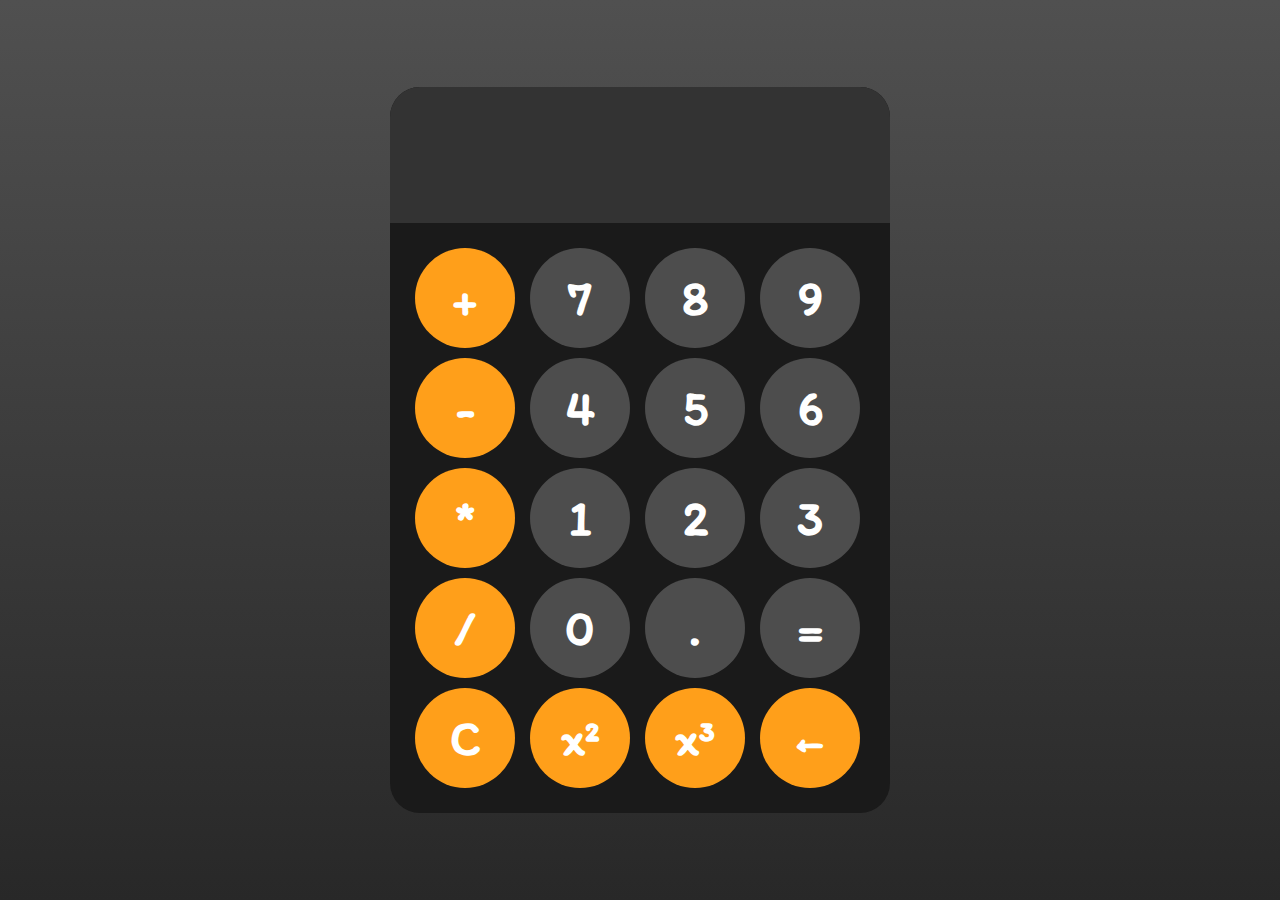
==== calculator/index.html @ 85046228 "removed apps folder" ====
<!DOCTYPE html>
<html lang="en">
    <head>
        <meta charset="UTF-8">
        <meta name="viewport" content="width=device-width, initial-scale=1.0">
        <title>Calculator</title>
        <link href="https://fonts.googleapis.com/css2?family=Comic+Neue:wght@700&family=Itim&display=swap" rel="stylesheet">
        <link rel="stylesheet" href="style.css">
    </head>
    <body>
        <div id="calculator">
            <input id="display" readonly>
            <div id="keys">
                <button onclick="appendToDisplay('+')" class="operator">+</button>
                <button onclick="appendToDisplay('7')">7</button>
                <button onclick="appendToDisplay('8')">8</button>
                <button onclick="appendToDisplay('9')">9</button>
                <button onclick="appendToDisplay('-')" class="operator">-</button>
                <button onclick="appendToDisplay('4')">4</button>
                <button onclick="appendToDisplay('5')">5</button>
                <button onclick="appendToDisplay('6')">6</button>
                <button onclick="appendToDisplay('*')" class="operator">*</button>
                <button onclick="appendToDisplay('1')">1</button>
                <button onclick="appendToDisplay('2')">2</button>
                <button onclick="appendToDisplay('3')">3</button>
                <button onclick="appendToDisplay('/')" class="operator">/</button>
                <button onclick="appendToDisplay('0')">0</button>
                <button onclick="appendToDisplay('.')">.</button>
                <button onclick="simplify()">=</button>
                <button onclick="clearDisplay()" class="operator">C</button>
                <button onclick="square()" class="operator">x²</button>
                <button onclick="cube()" class="operator">x³</button>
                <button onclick="backspace()" class="operator">←</button>
            </div>
        </div>

        <script src="script.js"></script>
    </body>
</html>
---- calculator/style.css ----
body {
    margin: 0;
    display: flex;
    justify-content: center;
    align-items: center;
    height: 100vh;
    background-attachment: fixed;
    background-repeat: no-repeat;
    background: linear-gradient(rgb(80, 80, 80), rgb(40, 40, 40));  
}

#calculator {
    font-family: "Itim", sans-serif;
    background-color: hsl(0, 0%, 10%);
    border-radius: 30px;
    max-width: 500px;
    overflow: hidden;
}

#display {
    width: 100%;
    padding: 20px;
    font-size: 5rem;
    text-align: left;
    font-family: "Itim", sans-serif;
    border: none;
    background-color: hsl(0, 0%, 20%);
    color: white;
}

#keys {
    display: grid;
    grid-template-columns: repeat(4, 1fr);
    gap: 10px;
    padding: 25px;
}

button {
    width: 100px;
    height: 100px;
    border-radius: 50px;
    border: none;
    background-color: hsl(0, 0%, 30%);
    color: white;
    font-size: 3rem;
    font-weight: bold;
    font-family: "Itim", sans-serif;
    cursor: pointer;
}

button:hover {
    background-color: hsl(0, 0%, 40%);
}

button:active {
    background-color: hsl(0, 0%, 50%);
}

.operator {
    background-color: hsl(35, 100%, 55%);
}

.operator:hover {
    background-color: hsl(35, 100%, 65%);
}

.operator:active {
    background-color: hsl(35, 100%, 75%);
}
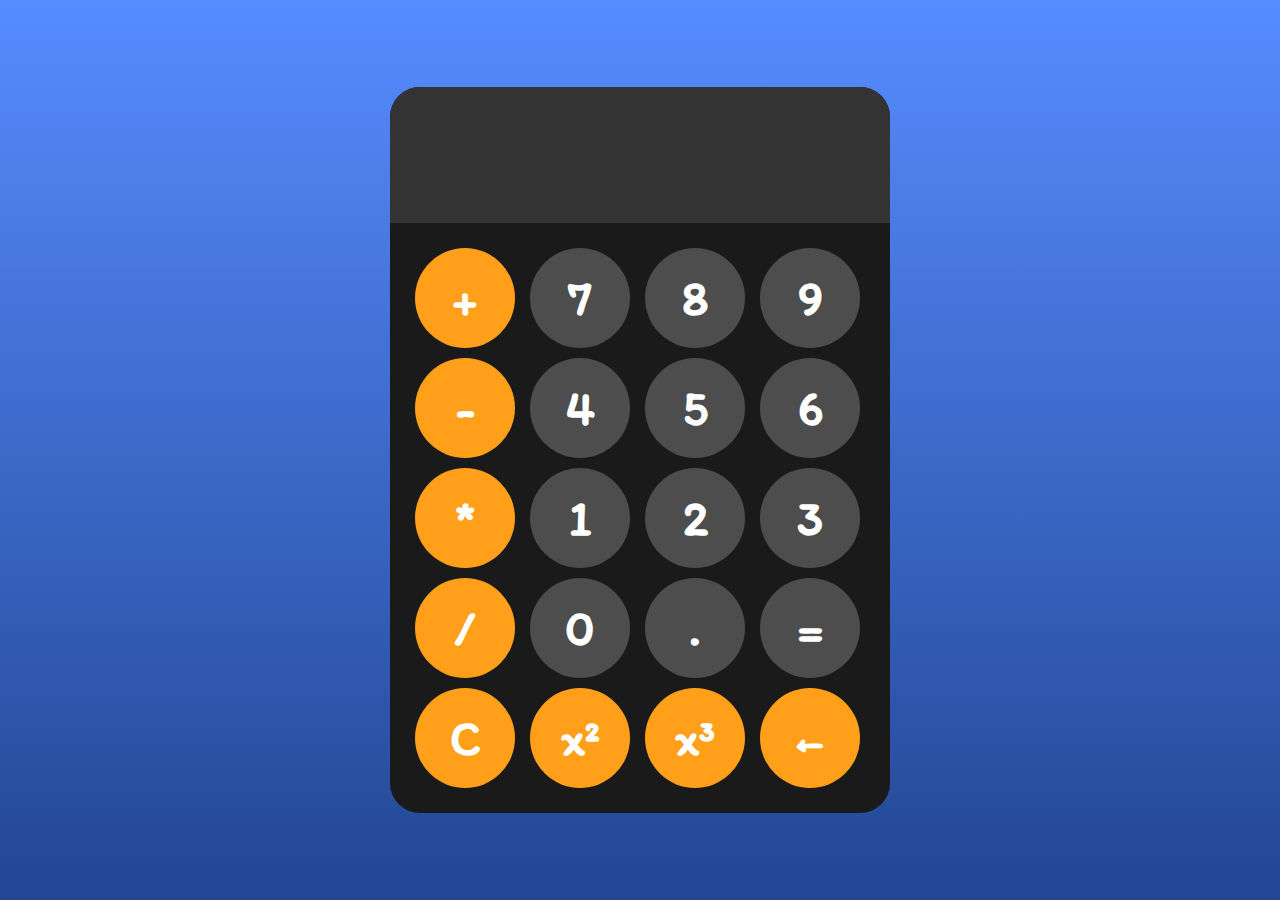
==== commit 357a9393: "updated background + all games" ====
--- a/calculator/index.html
+++ b/calculator/index.html
@@ -5,7 +5,7 @@
         <meta name="viewport" content="width=device-width, initial-scale=1.0">
         <title>Calculator</title>
         <link href="https://fonts.googleapis.com/css2?family=Comic+Neue:wght@700&family=Itim&display=swap" rel="stylesheet">
-        <link rel="stylesheet" href="style.css">
+        <link rel="stylesheet" href="styles.css">
     </head>
     <body>
         <div id="calculator">
--- a/calculator/styles.css
+++ b/calculator/styles.css
@@ -0,0 +1,69 @@
+body {
+    margin: 0;
+    display: flex;
+    justify-content: center;
+    align-items: center;
+    height: 100vh;
+    background-attachment: fixed;
+    background-repeat: no-repeat;
+    background: linear-gradient(rgb(87, 140, 255), rgb(34, 70, 147));
+}
+
+#calculator {
+    font-family: "Itim", sans-serif;
+    background-color: hsl(0, 0%, 10%);
+    border-radius: 30px;
+    max-width: 500px;
+    overflow: hidden;
+}
+
+#display {
+    width: 100%;
+    padding: 20px;
+    font-size: 5rem;
+    text-align: left;
+    font-family: "Itim", sans-serif;
+    border: none;
+    background-color: hsl(0, 0%, 20%);
+    color: white;
+}
+
+#keys {
+    display: grid;
+    grid-template-columns: repeat(4, 1fr);
+    gap: 10px;
+    padding: 25px;
+}
+
+button {
+    width: 100px;
+    height: 100px;
+    border-radius: 50px;
+    border: none;
+    background-color: hsl(0, 0%, 30%);
+    color: white;
+    font-size: 3rem;
+    font-weight: bold;
+    font-family: "Itim", sans-serif;
+    cursor: pointer;
+}
+
+button:hover {
+    background-color: hsl(0, 0%, 40%);
+}
+
+button:active {
+    background-color: hsl(0, 0%, 50%);
+}
+
+.operator {
+    background-color: hsl(35, 100%, 55%);
+}
+
+.operator:hover {
+    background-color: hsl(35, 100%, 65%);
+}
+
+.operator:active {
+    background-color: hsl(35, 100%, 75%);
+}